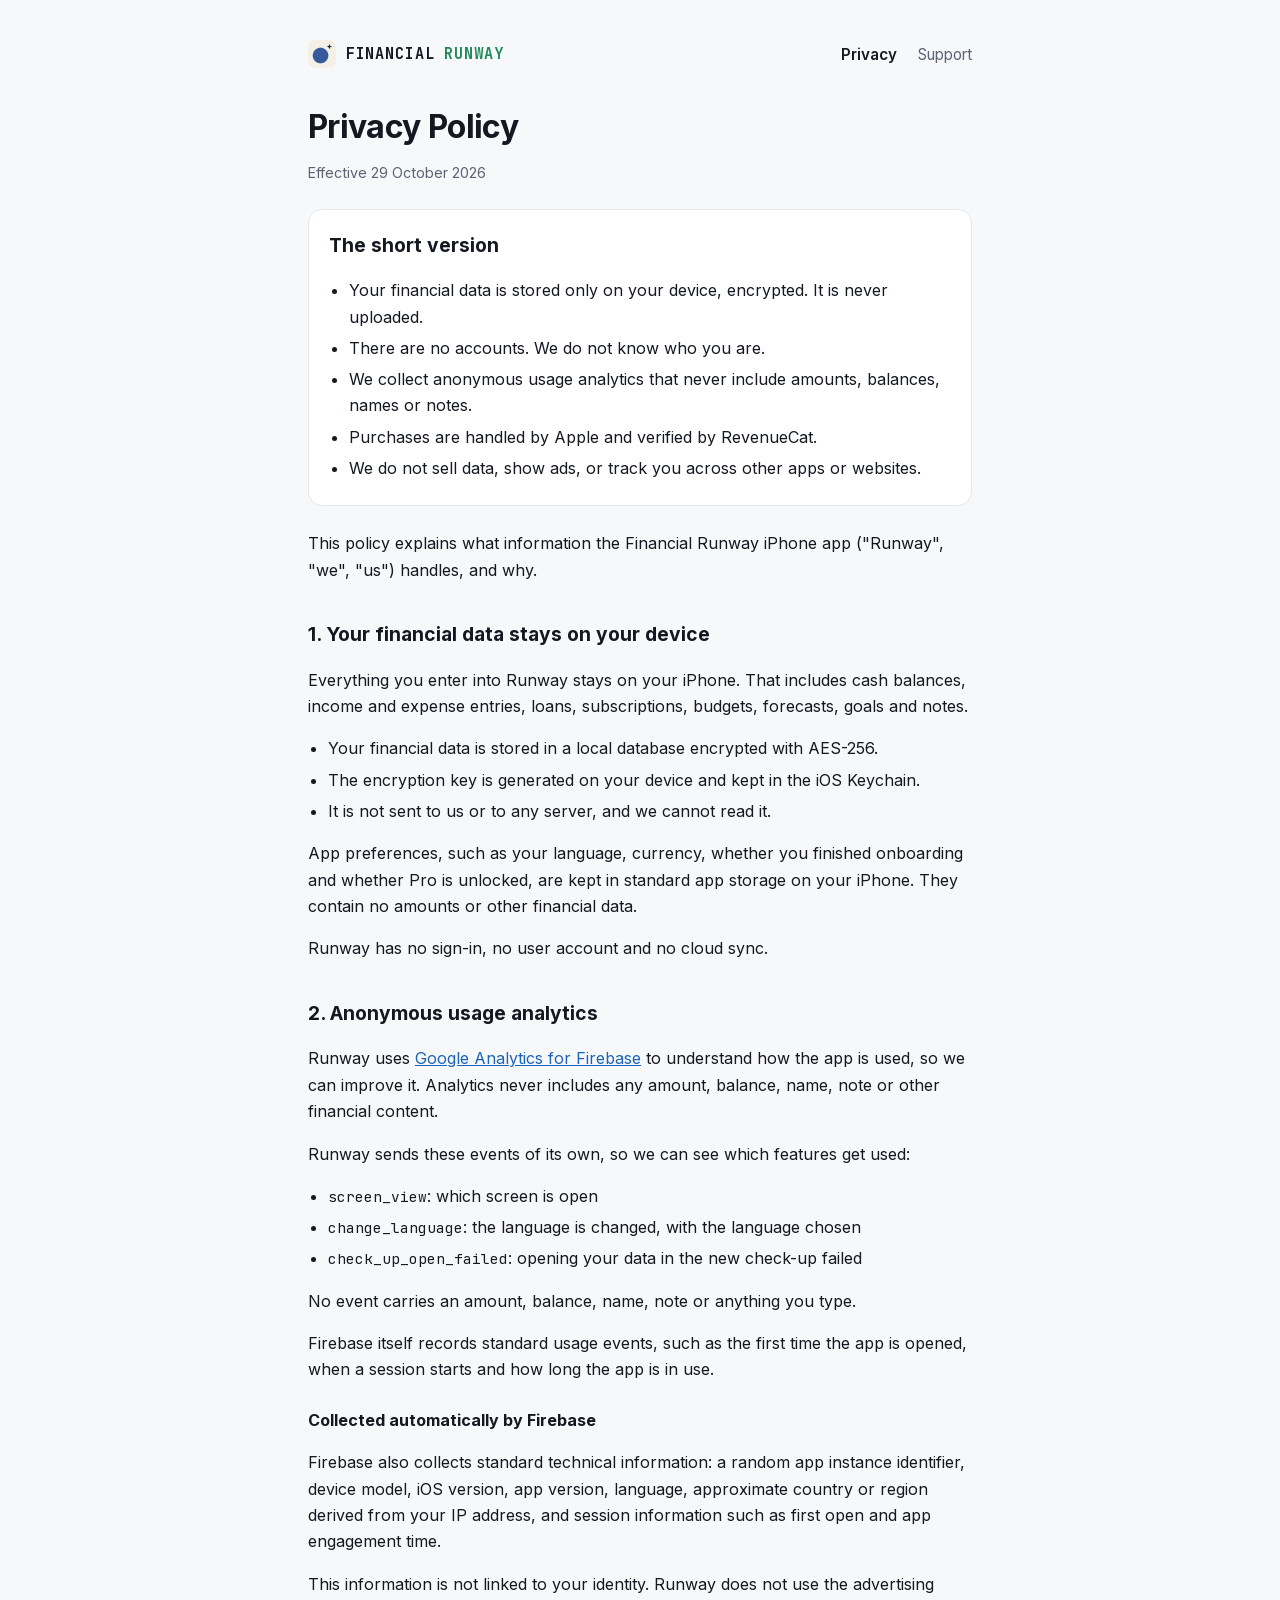
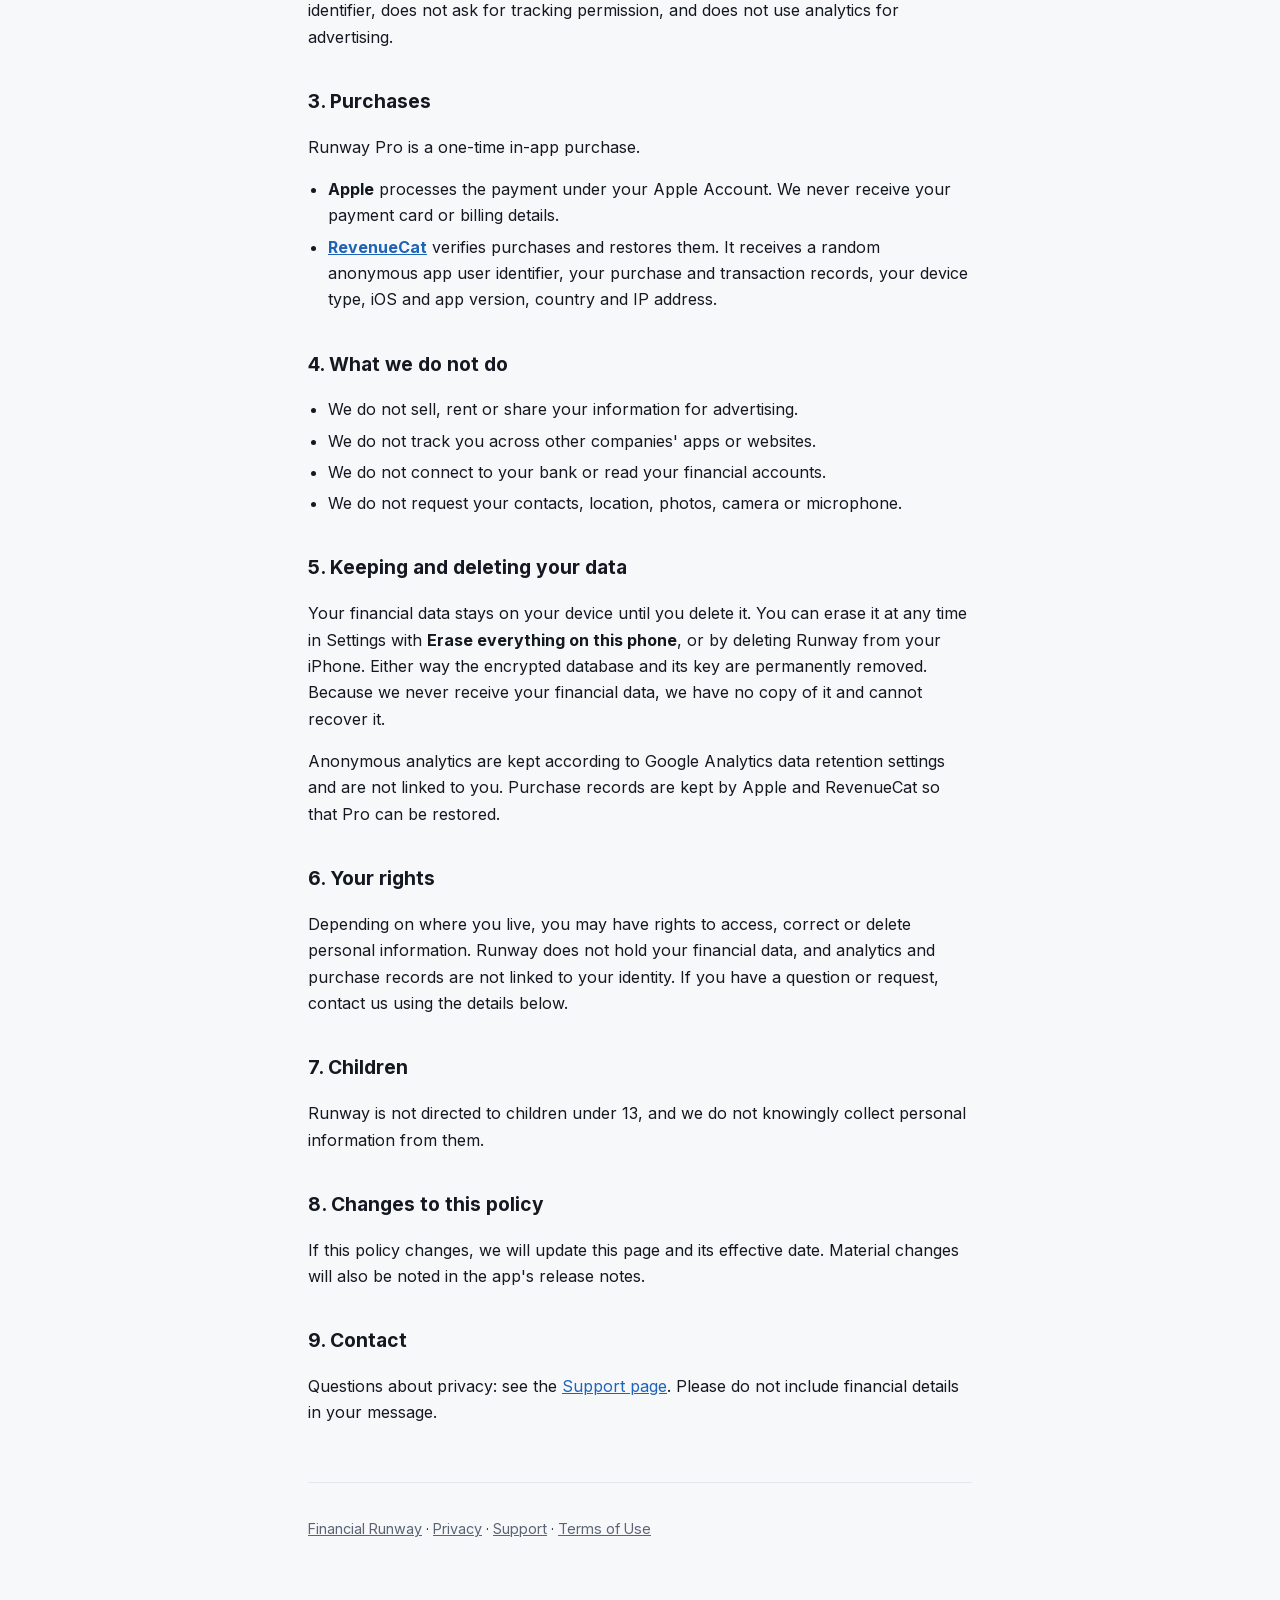
==== privacy/index.html @ b46276e7 "feat(site): the Financial Runway site, privacy policy and support pages" ====
<!doctype html>
<html lang="en">
  <head>
    <meta charset="utf-8" />
    <meta name="viewport" content="width=device-width, initial-scale=1" />
    <title>Privacy Policy · Financial Runway</title>
    <meta
      name="description"
      content="Financial Runway privacy policy: your financial data stays encrypted on your device."
    />
    <link rel="canonical" href="https://echoshihtw.github.io/runway-site/privacy/" />
    <meta property="og:type" content="website" />
    <meta property="og:url" content="https://echoshihtw.github.io/runway-site/privacy/" />
    <meta property="og:site_name" content="Financial Runway" />
    <meta property="og:title" content="Privacy Policy · Financial Runway" />
    <meta
      property="og:description"
      content="What Financial Runway stores, where it stores it, and what never leaves your phone."
    />
    <meta property="og:image" content="https://echoshihtw.github.io/runway-site/assets/og.jpg" />
    <meta property="og:image:type" content="image/jpeg" />
    <meta property="og:image:width" content="1200" />
    <meta property="og:image:height" content="630" />
    <meta
      property="og:image:alt"
      content="Financial Runway on iPhone: the headline How long will your money last, beside the app showing twelve months of runway and the month it runs out."
    />
    <meta name="twitter:card" content="summary_large_image" />
    <link rel="icon" type="image/png" sizes="180x180" href="../assets/icon-180.png" />
    <link rel="apple-touch-icon" href="../assets/icon-180.png" />
    <meta name="theme-color" content="#040d1a" />
    <link rel="stylesheet" href="../assets/site.css" />
  </head>
  <body>
    <div class="wrap">
      <header class="site">
        <a class="brand" href="../"
          ><img src="../assets/icon-180.png" alt="" width="28" height="28" />Financial <span>Runway</span></a
        >
        <nav>
          <a href="./" aria-current="page">Privacy</a>
          <a href="../support/">Support</a>
        </nav>
      </header>

      <main>
        <h1>Privacy Policy</h1>
        <p class="meta">Effective 29 October 2026</p>

        <div class="card">
          <h2>The short version</h2>
          <ul>
            <li>Your financial data is stored only on your device, encrypted. It is never uploaded.</li>
            <li>There are no accounts. We do not know who you are.</li>
            <li>We collect anonymous usage analytics that never include amounts, balances, names or notes.</li>
            <li>Purchases are handled by Apple and verified by RevenueCat.</li>
            <li>We do not sell data, show ads, or track you across other apps or websites.</li>
          </ul>
        </div>

        <p>
          This policy explains what information the Financial Runway iPhone app ("Runway", "we", "us") handles, and why.
        </p>

        <h2>1. Your financial data stays on your device</h2>
        <p>
          Everything you enter into Runway stays on your iPhone. That includes cash balances, income and expense
          entries, loans, subscriptions, budgets, forecasts, goals and notes.
        </p>
        <ul>
          <li>Your financial data is stored in a local database encrypted with AES-256.</li>
          <li>The encryption key is generated on your device and kept in the iOS Keychain.</li>
          <li>It is not sent to us or to any server, and we cannot read it.</li>
        </ul>
        <p>
          App preferences, such as your language, currency, whether you finished onboarding and whether Pro is unlocked,
          are kept in standard app storage on your iPhone. They contain no amounts or other financial data.
        </p>
        <p>Runway has no sign-in, no user account and no cloud sync.</p>

        <h2>2. Anonymous usage analytics</h2>
        <p>
          Runway uses <a href="https://firebase.google.com/support/privacy">Google Analytics for Firebase</a> to
          understand how the app is used, so we can improve it. Analytics never includes any amount, balance, name, note
          or other financial content.
        </p>

        <p>Runway sends these events of its own, so we can see which features get used:</p>
        <ul id="analytics-events">
          <li><code>screen_view</code>: which screen is open</li>
          <li><code>change_language</code>: the language is changed, with the language chosen</li>
          <li><code>check_up_open_failed</code>: opening your data in the new check-up failed</li>
        </ul>
        <p>No event carries an amount, balance, name, note or anything you type.</p>
        <p>
          Firebase itself records standard usage events, such as the first time the app is opened, when a session starts
          and how long the app is in use.
        </p>

        <h3>Collected automatically by Firebase</h3>
        <p>
          Firebase also collects standard technical information: a random app instance identifier, device model, iOS
          version, app version, language, approximate country or region derived from your IP address, and session
          information such as first open and app engagement time.
        </p>
        <p>
          This information is not linked to your identity. Runway does not use the advertising identifier, does not ask
          for tracking permission, and does not use analytics for advertising.
        </p>

        <h2>3. Purchases</h2>
        <p>Runway Pro is a one-time in-app purchase.</p>
        <ul>
          <li>
            <strong>Apple</strong> processes the payment under your Apple Account. We never receive your payment card or
            billing details.
          </li>
          <li>
            <strong><a href="https://www.revenuecat.com/privacy/">RevenueCat</a></strong> verifies purchases and
            restores them. It receives a random anonymous app user identifier, your purchase and transaction records,
            your device type, iOS and app version, country and IP address.
          </li>
        </ul>

        <h2>4. What we do not do</h2>
        <ul>
          <li>We do not sell, rent or share your information for advertising.</li>
          <li>We do not track you across other companies' apps or websites.</li>
          <li>We do not connect to your bank or read your financial accounts.</li>
          <li>We do not request your contacts, location, photos, camera or microphone.</li>
        </ul>

        <h2>5. Keeping and deleting your data</h2>
        <p>
          Your financial data stays on your device until you delete it. You can erase it at any time in Settings with
          <strong>Erase everything on this phone</strong>, or by deleting Runway from your iPhone. Either way the
          encrypted database and its key are permanently removed. Because we never receive your financial data, we have
          no copy of it and cannot recover it.
        </p>
        <p>
          Anonymous analytics are kept according to Google Analytics data retention settings and are not linked to you.
          Purchase records are kept by Apple and RevenueCat so that Pro can be restored.
        </p>

        <h2>6. Your rights</h2>
        <p>
          Depending on where you live, you may have rights to access, correct or delete personal information. Runway
          does not hold your financial data, and analytics and purchase records are not linked to your identity. If you
          have a question or request, contact us using the details below.
        </p>

        <h2>7. Children</h2>
        <p>
          Runway is not directed to children under 13, and we do not knowingly collect personal information from them.
        </p>

        <h2>8. Changes to this policy</h2>
        <p>
          If this policy changes, we will update this page and its effective date. Material changes will also be noted
          in the app's release notes.
        </p>

        <h2>9. Contact</h2>
        <p>
          Questions about privacy: see the <a href="../support/">Support page</a>. Please do not include financial
          details in your message.
        </p>
      </main>

      <footer class="site">
        <p>
          <a href="../">Financial Runway</a> · <a href="./">Privacy</a> · <a href="../support/">Support</a> ·
          <a href="https://www.apple.com/legal/internet-services/itunes/dev/stdeula/">Terms of Use</a>
        </p>
      </footer>
    </div>
  </body>
</html>
---- assets/site.css ----
/* Inter and JetBrains Mono, the app's own typefaces, served from this site.
   Variable files, so one request each covers every weight. Self-hosted on
   purpose: a page that promises your data stays on your phone should not ask
   a third party for a font. */
@font-face {
  font-family: "Inter";
  font-style: normal;
  font-weight: 100 900;
  font-display: swap;
  src: url(fonts/inter.woff2) format("woff2");
}

@font-face {
  font-family: "Newsreader";
  font-style: normal;
  font-weight: 400;
  font-display: swap;
  src: url(fonts/newsreader-400.woff2) format("woff2");
}

@font-face {
  font-family: "Newsreader";
  font-style: normal;
  font-weight: 500;
  font-display: swap;
  src: url(fonts/newsreader-500.woff2) format("woff2");
}

@font-face {
  font-family: "JetBrains Mono";
  font-style: normal;
  font-weight: 100 800;
  font-display: swap;
  src: url(fonts/jetbrains-mono.woff2) format("woff2");
}

:root {
  --bg: #f7f8fa;
  --surface: #ffffff;
  --text: #141821;
  --muted: #5a6475;
  --border: #e3e7ee;
  --accent: #1f8a5b;
  --link: #1d63b8;
  color-scheme: light;
}

@media (prefers-color-scheme: dark) {
  /* Straight from the app's tokens, so the two read as one product. */
  :root {
    --bg: #040d1a;
    --surface: #060f1e;
    --text: #cdd5e0;
    --muted: #6b7f96;
    --border: #0d1f3a;
    --accent: #8fddaa;
    --link: #7fb6ef;
    color-scheme: dark;
  }
}

* {
  box-sizing: border-box;
}

html {
  -webkit-text-size-adjust: 100%;
}

body {
  margin: 0;
  background: var(--bg);
  color: var(--text);
  font:
    16px/1.65 Inter,
    -apple-system,
    BlinkMacSystemFont,
    "Segoe UI",
    Roboto,
    Helvetica,
    Arial,
    sans-serif;
}

.wrap {
  max-width: 44rem;
  margin: 0 auto;
  padding: 2.5rem 1.25rem 4rem;
}

header.site {
  display: flex;
  align-items: center;
  justify-content: space-between;
  gap: 1rem;
  flex-wrap: wrap;
  margin-bottom: 2.5rem;
}

.brand {
  display: inline-flex;
  align-items: center;
  gap: 0.6rem;
  /* The app shows this wordmark on launch in JetBrains Mono. Same face here. */
  font-family: "JetBrains Mono", ui-monospace, SFMono-Regular, Menlo, monospace;
  font-weight: 700;
  font-size: 0.95rem;
  letter-spacing: 0.06em;
  text-transform: uppercase;
  color: var(--text);
  text-decoration: none;
}

.brand span {
  color: var(--accent);
}

.brand img {
  width: 28px;
  height: 28px;
  border-radius: 7px;
  display: block;
}

nav a {
  color: var(--muted);
  text-decoration: none;
  margin-left: 1rem;
  font-size: 0.95rem;
}

nav a:first-child {
  margin-left: 0;
}
nav a[aria-current="page"] {
  color: var(--text);
  font-weight: 600;
}

h1 {
  font-size: 2rem;
  line-height: 1.2;
  letter-spacing: -0.02em;
  margin: 0 0 0.5rem;
}

h2 {
  font-size: 1.2rem;
  margin: 2.25rem 0 0.5rem;
}

h3 {
  font-size: 1rem;
  margin: 1.5rem 0 0.25rem;
}

p,
li {
  color: var(--text);
}

.lede {
  color: var(--muted);
  font-size: 1.05rem;
  margin-top: 0;
}
.meta {
  color: var(--muted);
  font-size: 0.9rem;
}

a {
  color: var(--link);
}

ul {
  padding-left: 1.25rem;
}
li {
  margin: 0.3rem 0;
}

.card {
  background: var(--surface);
  border: 1px solid var(--border);
  border-radius: 14px;
  padding: 1.25rem 1.25rem 0.5rem;
  margin: 1.5rem 0;
}

.card h2:first-child,
.card h3:first-child {
  margin-top: 0;
}

.button {
  display: inline-block;
  background: var(--accent);
  color: #06140d;
  font-weight: 600;
  text-decoration: none;
  padding: 0.65rem 1.1rem;
  border-radius: 999px;
  margin: 0.25rem 0 1rem;
}

.links {
  display: grid;
  gap: 0.75rem;
  margin-top: 2rem;
}

.links a {
  display: block;
  background: var(--surface);
  border: 1px solid var(--border);
  border-radius: 14px;
  padding: 1rem 1.25rem;
  color: var(--text);
  text-decoration: none;
}

.links a strong {
  display: block;
}
.links a span {
  color: var(--muted);
  font-size: 0.95rem;
}

.table-wrap {
  overflow-x: auto;
}

table {
  width: 100%;
  border-collapse: collapse;
  font-size: 0.95rem;
  margin: 0.75rem 0 1rem;
}

th,
td {
  text-align: left;
  padding: 0.5rem 0.6rem;
  border-bottom: 1px solid var(--border);
  vertical-align: top;
}

th {
  color: var(--muted);
  font-weight: 600;
}

code {
  font-family: "JetBrains Mono", ui-monospace, SFMono-Regular, Menlo, monospace;
  font-size: 0.9em;
}

footer.site {
  margin-top: 3.5rem;
  padding-top: 1.25rem;
  border-top: 1px solid var(--border);
  color: var(--muted);
  font-size: 0.9rem;
}

footer.site a {
  color: var(--muted);
}
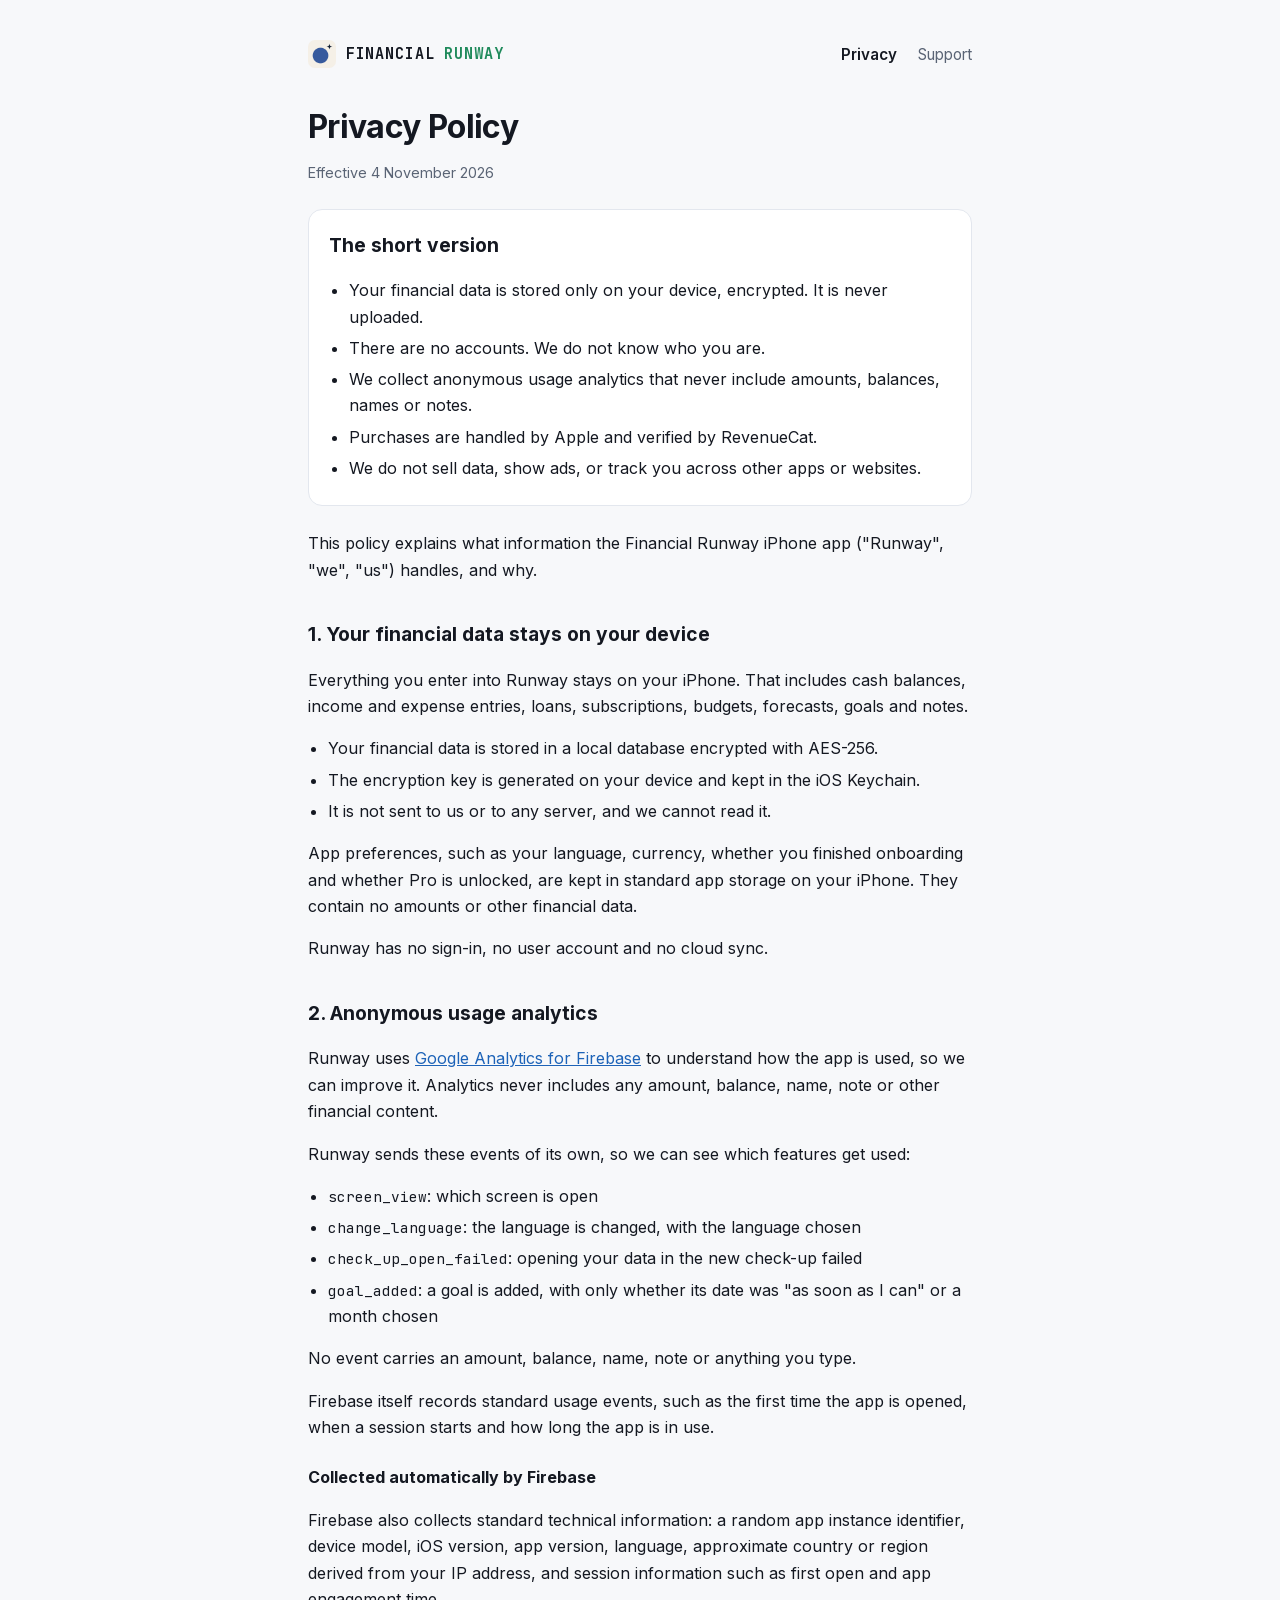
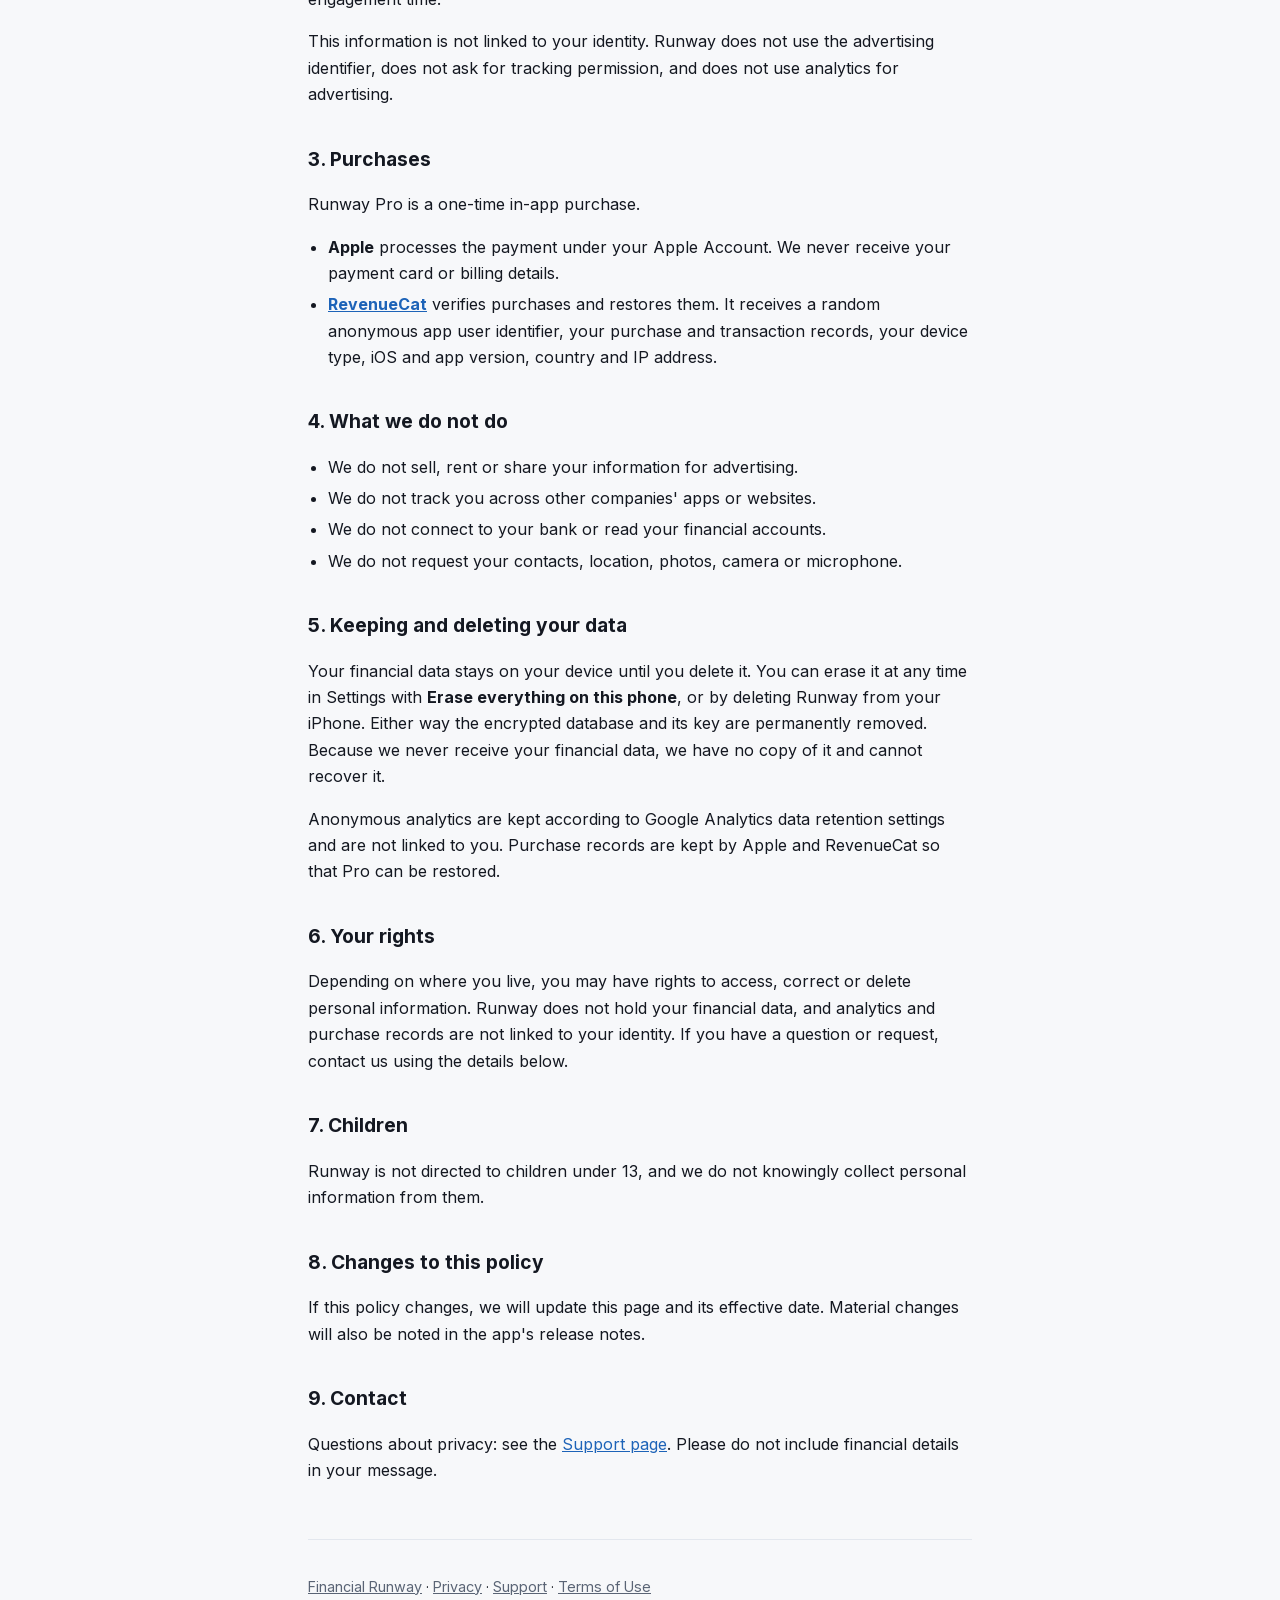
==== commit 6bef3512: "feat(privacy): name the goal_added event, which says only how a goal's date was given" ====
--- a/privacy/index.html
+++ b/privacy/index.html
@@ -45,7 +45,7 @@
 
       <main>
         <h1>Privacy Policy</h1>
-        <p class="meta">Effective 29 October 2026</p>
+        <p class="meta">Effective 4 November 2026</p>
 
         <div class="card">
           <h2>The short version</h2>
@@ -90,6 +90,7 @@
           <li><code>screen_view</code>: which screen is open</li>
           <li><code>change_language</code>: the language is changed, with the language chosen</li>
           <li><code>check_up_open_failed</code>: opening your data in the new check-up failed</li>
+          <li><code>goal_added</code>: a goal is added, with only whether its date was "as soon as I can" or a month chosen</li>
         </ul>
         <p>No event carries an amount, balance, name, note or anything you type.</p>
         <p>
